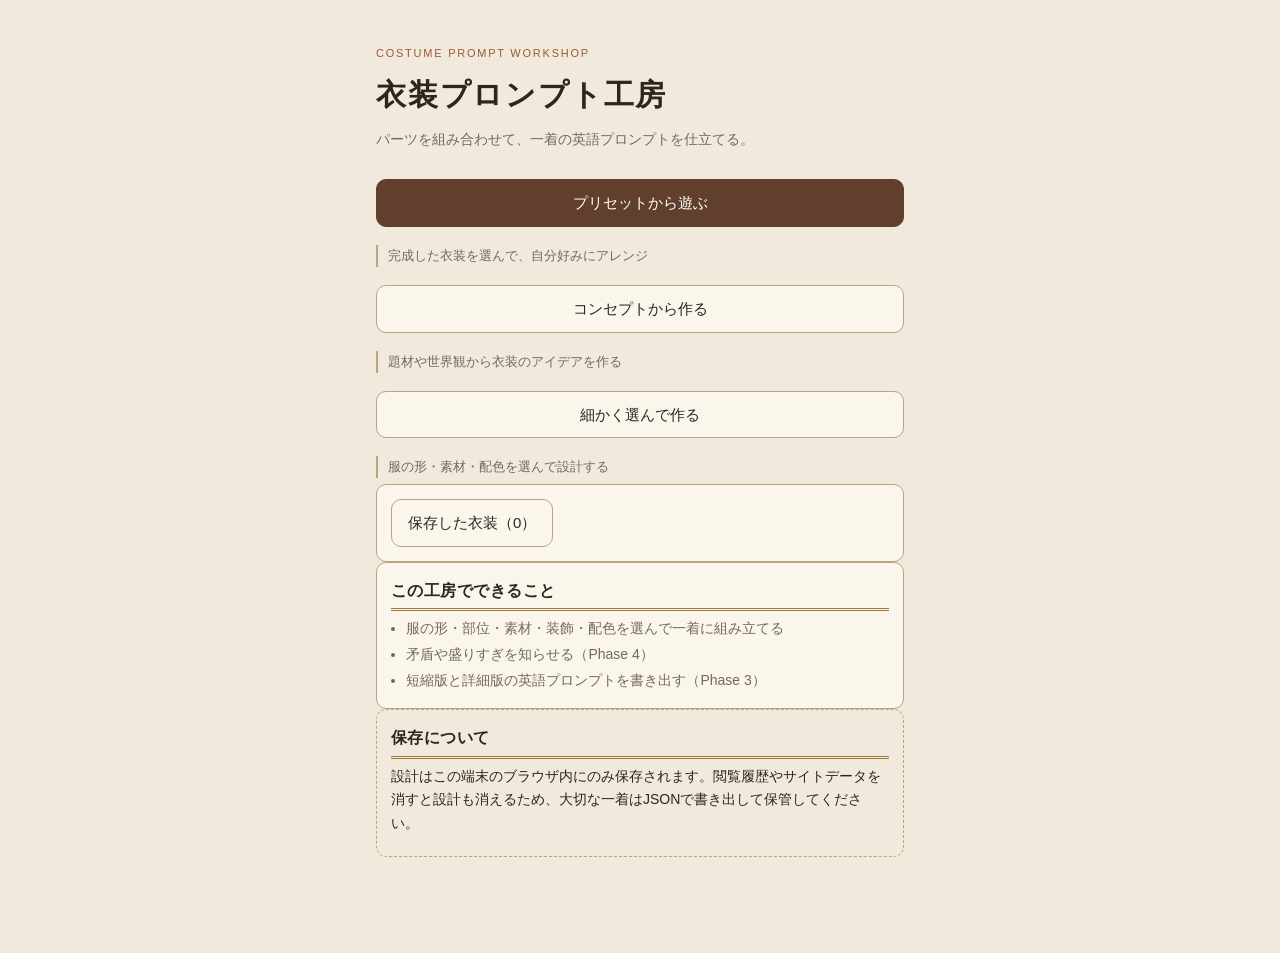
==== index.html @ b71d1ef4 "Add preset discovery and shared pose composition editor" ====
<!DOCTYPE html>
<html lang="ja">
<head>
<meta charset="utf-8">
<meta name="viewport" content="width=device-width, initial-scale=1, viewport-fit=cover">
<meta name="color-scheme" content="light">
<title>衣装プロンプト工房 | Costume Prompt Workshop</title>
<meta name="description" content="服の形・部位・素材・装飾・配色を選んで、一着の英語プロンプトを仕立てる設計台。">
<link rel="stylesheet" href="styles.css">
</head>
<body>
<a class="skip-link" href="#app">本文へ飛ぶ</a>

<main id="app" class="app"></main>

<div id="toast" class="toast" role="status" aria-live="polite"></div>

<noscript><p class="p" style="padding:16px">この工房はJavaScriptで動作します。ブラウザの設定で有効にしてから開き直してください。</p></noscript>

<!-- データ層（app.js より前に読む） -->
<script src="data/colors.js"></script>
<script src="data/concept.js"></script>
<script src="data/presentation.js"></script>
<script src="data/presentation-choices.js"></script>
<script src="data/garments.js"></script>
<script src="data/parts.js"></script>
<script src="data/materials.js"></script>
<script src="data/decorations.js"></script>
<script src="data/conditions.js"></script>
<script src="data/styling.js"></script>
<script src="data/motifs.js"></script>
<script src="data/attributes.js"></script>
<script src="data/presets.js"></script>
<script src="data/preset-catalog.js"></script>
<script src="data/preset-expansion.js"></script>
<script src="data/rules.js"></script>
<script src="data/concept-fashion.js"></script>
<script src="data/concept-fashion-mappings.js"></script>
<script src="data/concept-expansion.js"></script>
<script src="data/concept-inspired.js"></script>
<script src="data/concept-constraints.js"></script>

<!-- 本体 -->
<script src="app.js"></script>
<script src="generator.js"></script>
<script src="advisor.js"></script>
<script src="gacha.js"></script>
<script src="concept-fashion.js"></script>
<script src="concept-fashion-details.js"></script>
<script src="concept-design.js"></script>
<script src="concept-search.js"></script>
<script src="ui-complexity.js"></script>
<script src="presentation.js"></script>
<script src="preset-catalog.js"></script>
<script src="presentation-choices.js"></script>
<script src="concept-fashion-ui.js"></script>
</body>
</html>
---- styles.css ----
/* 衣装プロンプト工房 / styles.css
 * 方針（実機試行修正①）：スチームパンク風の衣装工房。
 * 明るい羊皮紙を基調に、革・真鍮・銅・緑青を要所へ。装飾過多にせず、
 * スマホでの可読性と操作性を最優先する。画像素材・外部フォントは使わない。
 * 見出しは明朝、本文はゴシック（従来どおり端末標準のみ）。
 * 変数名は従来のまま値だけ差し替え、既存ルールがそのまま新しい配色を受け取る。
 */

:root {
  --paper:        #F1EADC;  /* 羊皮紙 */
  --surface:      #FBF6EC;  /* 明るい生成り */
  --surface-2:    #E7DCC8;  /* 古紙 */
  --ink:          #2D251E;  /* 墨に近い濃茶 */
  --ink-2:        #4a3f3378;
  --muted:        #74685B;
  --line:         #B9A481;  /* 古金の枠線 */
  --accent:       #60402C;  /* 革（主ボタン・強調） */
  --accent-deep:  #493020;
  --accent-soft:  #EFE4CD;
  --wine:         #963F32;  /* 錆びた赤（警告・削除・未保存） */
  --brass:        #A47B3C;  /* 真鍮 */
  --copper:       #9A5935;  /* 銅（小さな文字の金属色はこちら） */
  --patina:       #426B67;  /* 緑青（選択中の印） */
  --radius:       10px;
  --tap:          44px;

  --serif: "Hiragino Mincho ProN", "Yu Mincho", "YuMincho", "Noto Serif JP", serif;
  --sans: -apple-system, BlinkMacSystemFont, "Hiragino Sans", "Yu Gothic", "Noto Sans JP", sans-serif;
}

* { box-sizing: border-box; }

html, body {
  margin: 0;
  padding: 0;
  background: var(--paper);
  color: var(--ink);
  font-family: var(--sans);
  font-size: 16px;
  line-height: 1.7;
  -webkit-text-size-adjust: 100%;
}

.app {
  max-width: 560px;
  margin: 0 auto;
  padding: 20px 16px calc(96px + env(safe-area-inset-bottom));
}

.skip-link {
  position: absolute; left: -9999px;
}
.skip-link:focus {
  left: 8px; top: 8px; z-index: 50;
  background: var(--surface); padding: 8px 12px; border-radius: 6px;
}

.visually-hidden {
  position: absolute; width: 1px; height: 1px; overflow: hidden;
  clip: rect(0 0 0 0); white-space: nowrap;
}

:focus-visible {
  outline: 2px solid var(--copper);
  outline-offset: 2px;
}

/* ---------- 見出し ---------- */
.hero { margin: 24px 0 28px; }
.hero-eyebrow {
  margin: 0 0 6px;
  font-size: 11px; letter-spacing: .16em; text-transform: uppercase;
  color: var(--copper);
}
.hero-title {
  margin: 0;
  font-family: var(--serif);
  font-size: 30px; font-weight: 600; letter-spacing: .06em;
}
.hero-sub {
  margin: 8px 0 0;
  color: var(--muted); font-size: 14px;
}
.page-title {
  margin: 12px 0 8px;
  font-family: var(--serif);
  font-size: 22px; font-weight: 600; letter-spacing: .04em;
}

/* ---------- 基本パーツ ---------- */
.stack { display: flex; flex-direction: column; gap: 12px; }
.row { display: flex; flex-wrap: wrap; gap: 8px; }

.p { margin: 6px 0; font-size: 14px; }
.p--lead { color: var(--muted); }
.p--sub { color: var(--muted); font-size: 13px; }
.p--meta { color: var(--muted); font-size: 12px; }
.p--note { color: var(--muted); font-size: 13px; padding-left: 10px; border-left: 2px solid var(--line); }
.p--warn { color: var(--wine); }

.list { margin: 6px 0 0; padding-left: 1.1em; font-size: 14px; color: var(--muted); }
.list li { margin: 2px 0; }

.card {
  background: var(--surface);
  border: 1px solid var(--line);
  border-radius: var(--radius);
  padding: 14px;
  text-decoration: none;
  color: inherit;
  display: block;
  width: 100%;
  text-align: left;
  font-family: inherit;
  font-size: inherit;
}
.card--quiet { background: transparent; border-style: dashed; }
.card--tap { cursor: pointer; min-height: var(--tap); }
.card--tap:active { background: var(--accent-soft); }
.card-title {
  margin: 0;
  font-family: var(--serif);
  font-size: 16px; font-weight: 600; letter-spacing: .03em;
}

.btn {
  display: inline-flex; align-items: center; justify-content: center;
  min-height: var(--tap); padding: 10px 16px;
  border: 1px solid var(--line); border-radius: var(--radius);
  background: var(--surface); color: var(--ink);
  font-family: inherit; font-size: 15px; text-decoration: none;
  cursor: pointer;
}
.btn:active { background: var(--surface-2); }
.btn--primary { background: var(--accent); border-color: var(--accent); color: #fff; }
.btn--primary:active { background: var(--accent-deep); }
.btn--danger { color: var(--wine); border-color: #DCBFB6; }
.btn--sm { min-height: var(--tap); padding: 6px 12px; font-size: 13px; }   /* 仕様書§5-6：タップ領域44px以上 */
.btn[disabled] { opacity: .6; color: var(--muted); cursor: default; }

/* ---------- 戻る導線（sticky） ----------
 * 行き先を明示した押せるボタン。長くスクロールした後でも画面上部に残る。
 * iPhone Safari のセーフエリアぶんだけ上に余白を足す。 */
.topnav {
  position: sticky; top: 0; z-index: 30;
  display: flex; align-items: center; justify-content: space-between; gap: 8px;
  margin: -20px -16px 10px; padding: calc(6px + env(safe-area-inset-top)) 16px 6px;
  background: rgba(241, 234, 220, .94);
  border-bottom: 1px solid var(--line);
  backdrop-filter: blur(6px);
}
.back-btn {
  display: inline-flex; align-items: center;
  min-height: var(--tap); padding: 6px 14px 6px 10px;
  border: 1px solid var(--line); border-radius: var(--radius);
  background: var(--surface); color: var(--ink);
  font-size: 13px; text-decoration: none;
}
.back-btn:active { background: var(--surface-2); }

/* 見出し：小さな真鍮の二重罫線。装飾はアクセントに留める。 */
.card-title { border-bottom: 3px double var(--brass); padding-bottom: 4px; }
.page-title { border-bottom: 3px double var(--brass); padding-bottom: 6px; }

/* ---------- チップ ---------- */
.chips { display: flex; flex-wrap: wrap; gap: 6px; margin: 4px 0 2px; }
.chip {
  min-height: var(--tap); padding: 6px 12px;   /* 仕様書§5-6：タップ領域44px以上 */
  border: 1px solid var(--line); border-radius: 999px;
  background: var(--surface); color: var(--ink);
  font-family: inherit; font-size: 13px; line-height: 1.4;
  cursor: pointer;
}
.chip.is-selected {
  background: var(--patina);
  border-color: var(--patina);
  color: #fff;
  font-weight: 600;
}
/* 色だけに依存しない：選択済みは記号でも示す */
.chip.is-selected::before { content: "✓ "; }
.chip-group-label {
  margin: 12px 0 2px;
  font-size: 11px; letter-spacing: .1em; color: var(--copper);
}

.switches { display: flex; flex-wrap: wrap; gap: 6px; }
.switch {
  display: inline-flex; align-items: center; gap: 6px;
  min-height: var(--tap); padding: 6px 12px;
  border: 1px solid var(--line); border-radius: var(--radius);
  background: var(--surface); color: var(--muted);
  font-family: inherit; font-size: 13px; cursor: pointer;
}
.switch-dot {
  width: 8px; height: 8px; border-radius: 50%;
  background: var(--line); flex: none;
}
.switch.is-on { border-color: var(--accent); color: var(--accent-deep); background: var(--accent-soft); font-weight: 600; }
.switch.is-on .switch-dot { background: var(--accent); }
.switch.is-on::after { content: "ON"; font-size: 10px; letter-spacing: .08em; }
.switch:not(.is-on)::after { content: "OFF"; font-size: 10px; letter-spacing: .08em; }

/* ---------- フィールド ---------- */
.field { padding: 14px 0; border-bottom: 1px solid var(--line); }
.field:last-child { border-bottom: none; }
.field-head { display: flex; align-items: center; gap: 8px; }
.field-label { font-family: var(--serif); font-size: 15px; font-weight: 600; letter-spacing: .04em; }
.field-sub { margin: 12px 0 2px; font-size: 12px; color: var(--muted); }
.field-note { margin: 4px 0 6px; font-size: 12px; color: var(--muted); }
.field-note--data { padding-left: 8px; border-left: 2px solid var(--accent-soft); }
.tag-optional {
  font-size: 10px; color: var(--muted);
  border: 1px solid var(--line); border-radius: 4px; padding: 0 4px;
}
.tag-phase {
  font-size: 10px; color: var(--copper); letter-spacing: .06em;
  border: 1px solid var(--line); border-radius: 4px; padding: 0 4px;
}

/* ---------- 設計台のヘッダ（仕立て札） ---------- */
.workshop-header {
  background: var(--surface);
  border: 1px solid var(--line);
  border-left: 3px solid var(--accent);
  border-radius: var(--radius);
  padding: 12px 14px;
  margin-bottom: 14px;
}
.wh-top { display: flex; align-items: center; justify-content: space-between; }
.badge {
  font-size: 11px; color: var(--muted);
  border: 1px solid var(--line); border-radius: 999px; padding: 1px 8px;
}
.badge--dirty { color: var(--wine); border-color: #DCBFB6; background: #F6E9E4; }
.name-input {
  width: 100%; min-height: var(--tap);
  border: none; border-bottom: 1px solid var(--line);
  background: transparent; color: var(--ink);
  font-family: var(--serif); font-size: 19px; letter-spacing: .04em;
  padding: 4px 0;
}
.name-input:focus { outline: none; border-bottom-color: var(--accent); }
.wh-conds { margin: 8px 0 0; font-size: 13px; color: var(--muted); }
.wh-conds--empty { color: var(--ink-2); }

.swatch-row { display: flex; gap: 2px; margin: 10px 0 0; height: 10px; border-radius: 999px; overflow: hidden; }
.swatch-row--sm { height: 8px; margin: 8px 0; }
.swatch { flex: 1 1 auto; border: 1px solid rgba(45,37,30,.25); }

.progress { display: flex; align-items: center; gap: 8px; margin: 12px 0; }
.progress-bar {
  flex: 1; height: 4px; border-radius: 999px;
  background: var(--surface-2); overflow: hidden;
}
.progress-fill { display: block; height: 100%; background: var(--accent); transition: width .25s ease; }
.progress-label { font-size: 11px; color: var(--muted); white-space: nowrap; }

/* ---------- アコーディオン ---------- */
.accordion { display: flex; flex-direction: column; gap: 8px; }
.acc-item { background: var(--surface); border: 1px solid var(--line); border-radius: var(--radius); overflow: hidden; }
.acc-head {
  display: flex; align-items: center; gap: 8px;
  width: 100%; min-height: var(--tap); padding: 12px 14px;
  background: transparent; border: none; cursor: pointer;
  font-family: inherit; text-align: left;
}
.acc-title { flex: 1; font-family: var(--serif); font-size: 15px; font-weight: 600; letter-spacing: .04em; }
.acc-mark {
  width: 9px; height: 9px; flex: none;
  border-right: 1.5px solid var(--muted); border-bottom: 1.5px solid var(--muted);
  transform: rotate(45deg); transition: transform .2s ease;
}
.acc-head[aria-expanded="true"] .acc-mark { transform: rotate(-135deg); }
.acc-panel { padding: 0 14px 14px; }

/* ---------- 下部固定バー ---------- */
.bottombar {
  position: fixed; left: 0; right: 0; bottom: 0; z-index: 20;
  display: flex; gap: 8px;
  max-width: 560px; margin: 0 auto;
  padding: 8px 16px calc(8px + env(safe-area-inset-bottom));
  background: rgba(241, 234, 220, .94);
  border-top: 1px solid var(--line);
  backdrop-filter: blur(6px);
}
.bb-btn {
  flex: 1;
  display: inline-flex; align-items: center; justify-content: center;
  min-height: var(--tap); padding: 8px;
  border: 1px solid var(--line); border-radius: var(--radius);
  background: var(--surface); color: var(--ink);
  font-family: inherit; font-size: 13px; text-decoration: none; cursor: pointer;
}
.bb-btn--primary { background: var(--accent); border-color: var(--accent); color: #fff; }
.bb-btn[disabled] { opacity: .4; cursor: default; }

/* ---------- 出力 ---------- */
.tabs { display: flex; gap: 6px; margin: 10px 0; }
.tab {
  flex: 1; min-height: 40px;
  border: 1px solid var(--line); border-radius: var(--radius);
  background: var(--surface); color: var(--muted);
  font-family: inherit; font-size: 13px; cursor: pointer;
}
.tab.is-active { background: var(--accent-soft); border-color: var(--accent); color: var(--accent-deep); font-weight: 600; }
.tab[disabled] { opacity: .4; cursor: default; }

.struct { margin: 0; font-size: 14px; }
.struct dt {
  font-size: 11px; letter-spacing: .08em; color: var(--copper);
  margin-top: 10px;
}
.struct dt:first-child { margin-top: 0; }
.struct dd { margin: 2px 0 0; }

/* ---------- トースト ---------- */
.toast {
  position: fixed; left: 50%; bottom: calc(72px + env(safe-area-inset-bottom));
  transform: translate(-50%, 8px);
  max-width: 88%; z-index: 40;
  padding: 10px 16px; border-radius: 999px;
  background: var(--ink); color: #fff; font-size: 13px;
  opacity: 0; pointer-events: none;
  transition: opacity .2s ease, transform .2s ease;
}
.toast.is-visible { opacity: 1; transform: translate(-50%, 0); }

/* ---------- Phase 2：複合スロット（手袋） ---------- */
.composite {
  border-left: 2px solid var(--accent-soft);
  padding-left: 10px;
  margin-top: 4px;
}
.field-note--over { color: var(--wine); }

/* ---------- Phase 2：重ね着の層 ---------- */
.layer-line {
  display: flex; flex-wrap: wrap; align-items: center; gap: 8px;
  padding: 4px 0;
}
.layer-name {
  font-size: 13px; color: var(--muted);
  min-width: 8em;
}
.chips--tight { gap: 4px; }
.chip--sm { min-height: 34px; padding: 4px 10px; font-size: 12px; }

@media (max-width: 560px) {
  .chip--sm { min-height: var(--tap); }
}

/* ---------- Phase 2：装飾 ---------- */
.deco-item {
  border: 1px solid var(--line); border-radius: var(--radius);
  background: var(--paper);
  padding: 10px 12px; margin: 8px 0;
}
.deco-head {
  display: flex; align-items: center; justify-content: space-between; gap: 8px;
}
.deco-index {
  font-family: var(--serif); font-size: 13px; letter-spacing: .06em; color: var(--copper);
}

/* ---------- Phase 2：配色 ---------- */
.palette-preview { margin: 4px 0 12px; }
.swatch-row--tall { height: 16px; }

.color-role {
  padding: 10px 0; border-bottom: 1px solid var(--line);
}
.color-role:last-child { border-bottom: none; }
.color-role-head { display: flex; align-items: center; gap: 8px; }
.color-role-name {
  font-family: var(--serif); font-size: 14px; font-weight: 600; letter-spacing: .04em;
  flex: none; min-width: 4.5em;
}
.color-current { flex: 1; font-size: 12px; color: var(--muted); }
.swatch--dot {
  width: 18px; height: 18px; border-radius: 50%; flex: none;
  border: 1px solid rgba(0,0,0,.12);
}
.swatch--empty {
  background: repeating-linear-gradient(45deg, var(--surface-2), var(--surface-2) 3px, var(--surface) 3px, var(--surface) 6px);
}
.link-btn {
  border: none; background: none; padding: 6px 0;
  color: var(--muted); font-family: inherit; font-size: 12px;
  text-decoration: underline; cursor: pointer;
  min-height: 32px;
}

.picker {
  margin-top: 8px; padding: 10px;
  background: var(--paper); border: 1px solid var(--line); border-radius: var(--radius);
}
.color-grid {
  display: grid; grid-template-columns: repeat(auto-fill, minmax(88px, 1fr));
  gap: 6px; margin-top: 6px;
}
.color-cell {
  display: flex; flex-direction: column; align-items: stretch; gap: 2px;
  min-height: var(--tap); padding: 6px;
  border: 1px solid var(--line); border-radius: 8px;
  background: var(--surface); color: var(--ink);
  font-family: inherit; text-align: left; cursor: pointer;
}
.color-cell.is-selected { border-color: var(--accent); background: var(--accent-soft); }
.color-cell.is-selected .color-cell-ja { font-weight: 600; color: var(--accent-deep); }
.color-cell.is-selected .color-cell-ja::before { content: "✓ "; }
.color-cell-chip {
  height: 22px; border-radius: 4px;
  border: 1px solid rgba(0,0,0,.1);
}
.color-cell-ja { font-size: 12px; line-height: 1.3; }
.color-cell-en { font-size: 10px; color: var(--muted); line-height: 1.3; }

@media (prefers-reduced-motion: reduce) {
  * { transition: none !important; }
}

/* ---------- Phase 3：出力 ---------- */
.prompt-text {
  margin: 0;
  font-family: ui-monospace, SFMono-Regular, Menlo, monospace;
  font-size: 13px; line-height: 1.75;
  word-break: break-word;
  -webkit-user-select: text; user-select: text;
}
.opt-line { padding: 8px 0; border-bottom: 1px solid var(--line); }
.opt-line:last-child { border-bottom: none; }
.opt-line .field-note { margin: 4px 0 0; }

/* ============================================================
   Phase 4：警告・補助候補・部分ガチャ
   ============================================================ */
.workshop-links { padding: 0 1rem 0.5rem; }
.link-btn {
  display: inline-block; font-size: 0.86rem; color: var(--accent);
  text-decoration: none; border-bottom: 1px solid currentColor; padding-bottom: 1px;
}
.bb-btn--warn { color: var(--accent); }
.bb-btn--alert { color: var(--wine); font-weight: 600; }

.page-head { padding: 0.75rem 1rem 0.25rem; }
.page-title { font-family: var(--serif); font-size: 1.15rem; margin: 0 0 0.35rem; }
.sub-head {
  font-family: var(--serif); font-size: 0.95rem; margin: 1rem 0 0.4rem;
  padding: 0 1rem;
}

.check-counts { display: flex; gap: 0.4rem; flex-wrap: wrap; }
.count {
  font-size: 0.75rem; padding: 0.15rem 0.5rem; border-radius: 999px;
  border: 1px solid var(--line); background: var(--surface);
}
.count--hard { border-color: var(--wine); color: var(--wine); }
.count--warning { border-color: var(--accent); color: var(--accent); }
.count--info { color: var(--muted); }
.count--muted { color: var(--muted); }

.check-body { padding: 0.5rem 1rem 5rem; }
.issue-card {
  border: 1px solid var(--line); border-left-width: 3px; border-radius: 8px;
  background: var(--surface); padding: 0.7rem 0.8rem; margin-bottom: 0.6rem;
}
.issue-card--hard { border-left-color: var(--wine); }
.issue-card--warning { border-left-color: var(--accent); }
.issue-card--info { border-left-color: var(--line); }
.issue-card.is-ignored { opacity: 0.55; }
.issue-head { display: flex; gap: 0.4rem; align-items: center; margin-bottom: 0.3rem; }
.issue-sev {
  font-size: 0.7rem; padding: 0.1rem 0.4rem; border-radius: 3px;
  background: var(--surface-2); color: var(--muted);
}
.issue-sev--hard { background: var(--wine); color: #fff; }
.issue-sev--warning { background: var(--accent); color: #fff; }
.issue-cat { font-size: 0.72rem; color: var(--muted); }
.issue-title { font-family: var(--serif); font-size: 0.98rem; margin: 0 0 0.3rem; }
.issue-paths { font-size: 0.76rem; color: var(--muted); margin: 0.2rem 0; }
.issue-actions { display: flex; flex-wrap: wrap; gap: 0.35rem; margin-top: 0.5rem; }

.mode-switch { display: flex; gap: 0.35rem; padding: 0 1rem 0.5rem; }
.cand-list { padding: 0.25rem 1rem 5rem; }
.cand-card {
  border: 1px solid var(--line); border-radius: 8px; background: var(--surface);
  padding: 0.7rem 0.8rem; margin-bottom: 0.6rem;
}
.cand-head { display: flex; gap: 0.4rem; align-items: center; margin-bottom: 0.25rem; }
.cand-kind {
  font-size: 0.7rem; padding: 0.1rem 0.4rem; border-radius: 3px;
  background: var(--surface-2); color: var(--muted);
}
.cand-kind--resolve { background: var(--accent); color: #fff; }
.cand-kind--surprise { border: 1px dashed var(--accent); color: var(--accent); }
.cand-target { font-size: 0.72rem; color: var(--muted); }
.cand-title { font-family: var(--serif); font-size: 1rem; margin: 0 0 0.15rem; }
.cand-en { font-size: 0.8rem; color: var(--muted); font-style: italic; margin: 0 0 0.3rem; }

.chip--action { border-color: var(--accent); color: var(--accent); }
.chip--muted { color: var(--muted); }

.diff { margin: 0.4rem 0; }
.diff-row {
  display: grid; grid-template-columns: 5.5rem 1fr auto 1fr;
  gap: 0.3rem; align-items: baseline;
  font-size: 0.8rem; padding: 0.18rem 0; border-bottom: 1px dotted var(--line);
}
.diff-label { color: var(--muted); font-size: 0.74rem; }
.diff-from { color: var(--muted); text-decoration: line-through; }
.diff-arrow { color: var(--muted); }
.diff-to { color: var(--ink); font-weight: 600; }
.row-actions { display: flex; gap: 0.5rem; padding: 0.75rem 1rem; }
.btn--small { font-size: 0.8rem; padding: 0.35rem 0.8rem; }

/* ---------- 特殊パーツ・演出（Phase 5A） ---------- */
/* 翼・角・光輪・尾は、開いた1つだけ詳細を出す。カードで畳んでおく。 */
.sp-item {
  border: 1px solid var(--line);
  border-radius: var(--radius);
  margin-bottom: .5rem;
  background: var(--surface);
  overflow: hidden;
}
.sp-item.is-set { border-color: var(--accent); }

.sp-head {
  display: flex;
  align-items: center;
  gap: .5rem;
  width: 100%;
  min-height: var(--tap);            /* 片手で押せる大きさを保つ */
  padding: .6rem .75rem;
  background: none;
  border: 0;
  text-align: left;
  font: inherit;
  color: inherit;
  cursor: pointer;
}
.sp-head:hover { background: var(--surface-2); }
.sp-name { font-weight: 600; flex: 0 0 auto; }
.sp-summary {
  flex: 1 1 auto;
  font-size: .85rem;
  color: var(--accent);
  overflow: hidden;
  text-overflow: ellipsis;
  white-space: nowrap;
}
.sp-summary.is-empty { color: var(--muted); }
.sp-head[aria-expanded="true"] .acc-mark { transform: rotate(180deg); }

.sp-body {
  padding: .25rem .75rem .75rem;
  border-top: 1px solid var(--line);
}
.sp-body[hidden] { display: none; }
.sp-body .field-sub { margin-top: .6rem; }
.sp-body .btn { margin-top: .75rem; }

/* 出力設定の都合で英語に出ないときの注意（拘束チェーン） */
.field-note--warn {
  color: var(--wine);
  background: var(--accent-soft);
  border-radius: var(--radius);
  padding: .4rem .5rem;
}
/* Phase 5C: one level of headings; every option remains a wrapping tap target. */
.option-group { margin: 12px 0 6px; font-size: 13px; font-weight: 700; }
.field, .field-body, .chips { min-width: 0; max-width: 100%; }
.chip { min-width: 44px; min-height: 44px; max-width: 100%; white-space: normal; overflow-wrap: anywhere; }
/* Phase 5D: compact wizard; existing screen safe-area spacing remains in use. */
.concept-wizard, .cf-candidate { min-width:0; overflow-wrap:anywhere; }
.cf-steps { display:grid; grid-template-columns:repeat(2,minmax(0,1fr)); gap:8px; margin:16px 0; }
.cf-steps .btn[aria-current="step"] { border:2px solid var(--accent); }
.cf-select { display:block; width:100%; min-width:0; max-width:100%; min-height:44px; padding:10px; font:inherit; border:1px solid var(--line); border-radius:8px; background:var(--paper,#fff); color:inherit; }
.cf-actions { display:flex; flex-wrap:wrap; gap:8px; margin:16px 0; }
.concept-wizard fieldset { border:0; padding:0; margin:0; }
.cf-candidate summary, .presentation-panel summary { min-height:44px; padding:10px 0; cursor:pointer; }
.cf-candidate .btn { width:100%; margin-top:10px; }

.presentation-panel > label { display:block; margin-top:12px; }
.presentation-panel > .btn { display:block; margin-top:12px; }

/* Shared progressive-disclosure controls. */
.ui-level-switch { display:flex; flex-wrap:wrap; gap:8px; border:0; padding:12px 0; margin:0; min-width:0; }
.ui-level-switch legend { font-weight:600; }
.ui-level-switch .btn { flex:1; min-width:120px; min-height:44px; }
.ui-hidden-summary:not(:empty) { border-left:3px solid var(--accent); padding:10px 14px; margin:12px 0; background:var(--paper); overflow-wrap:anywhere; }
.cf-search-scope { display:flex; align-items:center; gap:8px; min-height:44px; }
.cf-search-scope input { width:24px; height:24px; }
#cf-search-results:empty { display:none; }
/* Preset and pose discovery: mobile-first, readable cards and visible focus. */
.discovery { display:flex; flex-direction:column; gap:14px; }
.discovery-grid { display:grid; grid-template-columns:repeat(auto-fit,minmax(min(100%,260px),1fr)); gap:12px; }
.discovery-grid > * { min-width:0; text-align:left; overflow-wrap:anywhere; }
.discovery .btn, .discovery select, .discovery input, .discovery .back-btn { min-height:44px; max-width:100%; }
.discovery .card { white-space:normal; }
.discovery .is-selected { outline:2px solid var(--accent,#765442); outline-offset:-2px; }
.discovery button:disabled { opacity:.65; cursor:not-allowed; }
.discovery :focus-visible { outline:3px solid #2768ad; outline-offset:3px; }
.discovery-swatches { display:flex; flex-wrap:wrap; align-items:center; gap:6px; font-size:12px; }
.discovery-swatch { display:inline-block; width:20px; height:20px; flex-shrink:0; border:1px solid #999; border-radius:50%; }
.discovery .prompt-text { overflow-wrap:anywhere; }
.discovery .tabs { flex-wrap:wrap; }
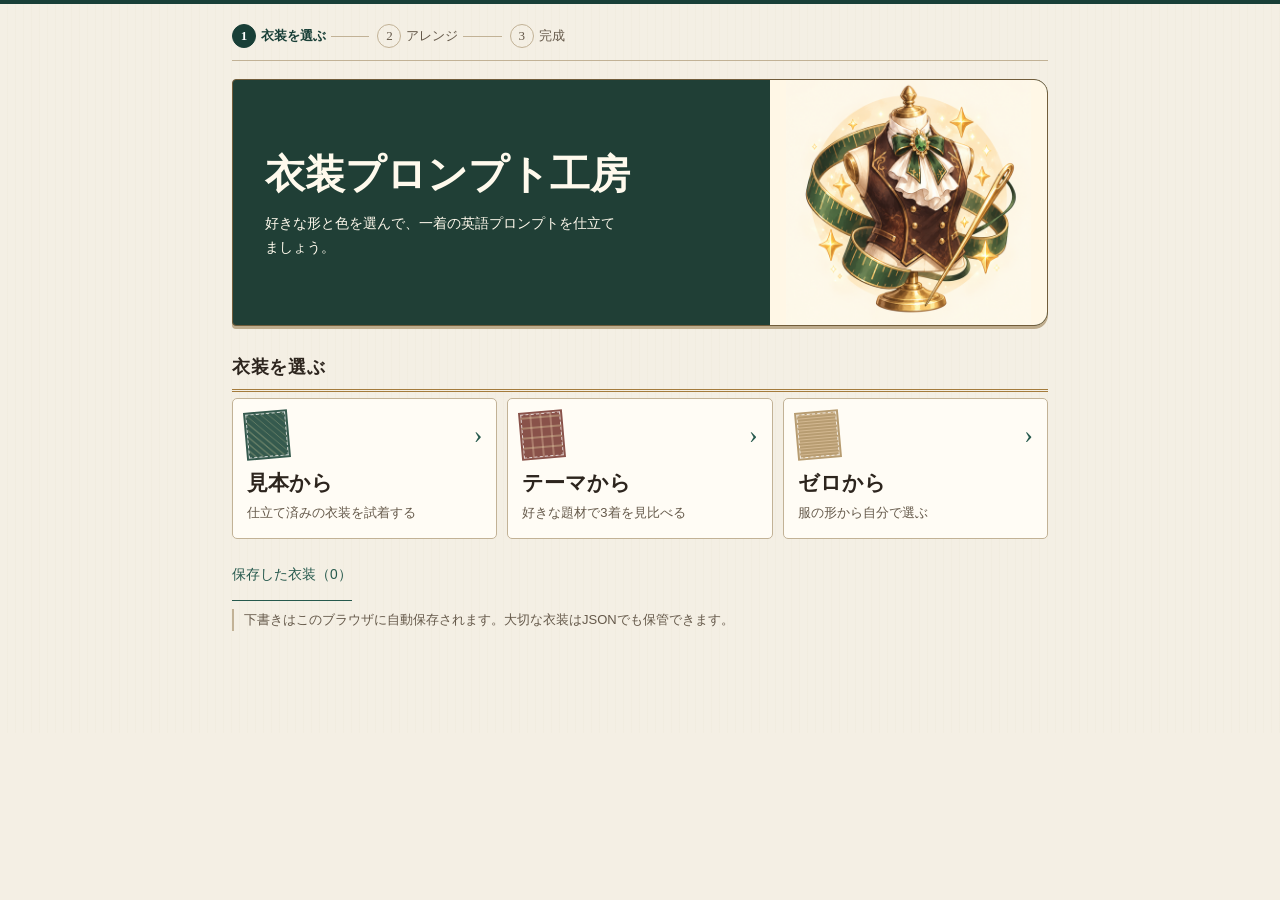
==== commit 9f6aa513: "衣装制作を「選ぶ・アレンジ・完成」の3ステップに再設計" ====
--- a/index.html
+++ b/index.html
@@ -4,6 +4,10 @@
 <meta charset="utf-8">
 <meta name="viewport" content="width=device-width, initial-scale=1, viewport-fit=cover">
 <meta name="color-scheme" content="light">
+<link rel="icon" href="./icons/favicon-32.png" type="image/png" sizes="32x32">
+<link rel="icon" href="./icons/icon-192.png" type="image/png" sizes="192x192">
+<link rel="apple-touch-icon" href="./icons/apple-touch-icon.png">
+<link rel="manifest" href="./manifest.webmanifest">
 <title>衣装プロンプト工房 | Costume Prompt Workshop</title>
 <meta name="description" content="服の形・部位・素材・装飾・配色を選んで、一着の英語プロンプトを仕立てる設計台。">
 <link rel="stylesheet" href="styles.css">
@@ -33,7 +37,11 @@
 <script src="data/presets.js"></script>
 <script src="data/preset-catalog.js"></script>
 <script src="data/preset-expansion.js"></script>
+<script src="data/costume-expansion.js"></script>
+<script src="data/preset-recipes.js"></script>
+<script src="data/preset-themes.js"></script>
 <script src="data/rules.js"></script>
+<script src="data/costume-rules.js"></script>
 <script src="data/concept-fashion.js"></script>
 <script src="data/concept-fashion-mappings.js"></script>
 <script src="data/concept-expansion.js"></script>
@@ -42,8 +50,10 @@
 
 <!-- 本体 -->
 <script src="app.js"></script>
+<script src="atelier-ui.js"></script>
 <script src="generator.js"></script>
 <script src="advisor.js"></script>
+<script src="costume-checks.js"></script>
 <script src="gacha.js"></script>
 <script src="concept-fashion.js"></script>
 <script src="concept-fashion-details.js"></script>
--- a/styles.css
+++ b/styles.css
@@ -303,6 +303,9 @@
   background: var(--surface); color: var(--muted);
   font-family: inherit; font-size: 13px; cursor: pointer;
 }
+.output-tabs { flex-wrap: wrap; }
+.output-tabs .tab { flex: 1 1 8em; min-height: 44px; }
+pre.prompt-text { white-space: pre-wrap; overflow-wrap: anywhere; }
 .tab.is-active { background: var(--accent-soft); border-color: var(--accent); color: var(--accent-deep); font-weight: 600; }
 .tab[disabled] { opacity: .4; cursor: default; }
 
@@ -605,3 +608,123 @@
 .discovery-swatch { display:inline-block; width:20px; height:20px; flex-shrink:0; border:1px solid #999; border-radius:50%; }
 .discovery .prompt-text { overflow-wrap:anywhere; }
 .discovery .tabs { flex-wrap:wrap; }
+
+/* ---------- 衣装拡張 Phase 1：細項目の折りたたみ ----------
+ * 大セクションの内側で、各項目を「見出し＋状態＋要約」に畳む。
+ * 状態は色だけに頼らず、文字（設定済み／未設定／必須・未設定／休止中）でも示す。 */
+.acc-headline { flex: 1; min-width: 0; display: flex; flex-direction: column; }
+.acc-headline .acc-title { flex: none; }
+.acc-summary { font-size: 12px; color: var(--accent); overflow: hidden; text-overflow: ellipsis; white-space: nowrap; }
+.acc-summary.is-empty { color: var(--muted); }
+.field--fold { padding: 0; }
+.fold-head {
+  display: flex; flex-direction: column; align-items: stretch; gap: 2px;
+  width: 100%; min-height: var(--tap); padding: 10px 2px;
+  background: transparent; border: 0; text-align: left; font: inherit; color: inherit; cursor: pointer;
+}
+.fold-head:focus-visible { outline: 2px solid var(--patina); outline-offset: 2px; border-radius: 6px; }
+.fold-line { display: flex; align-items: center; gap: 8px; min-width: 0; }
+.fold-line .field-label { flex: 0 1 auto; min-width: 0; }
+.fold-state {
+  margin-left: auto; flex: none; font-size: 11px; color: var(--muted);
+  border: 1px solid var(--line); border-radius: 999px; padding: 0 8px; white-space: nowrap;
+}
+.fold-head .acc-mark { margin-left: 4px; }
+.fold-head[aria-expanded="true"] .acc-mark { transform: rotate(-135deg); }
+.fold-summary { font-size: 13px; color: var(--muted); overflow: hidden; text-overflow: ellipsis; white-space: nowrap; }
+.field--fold.is-filled .fold-summary { color: var(--accent); font-weight: 600; }
+.field--fold.is-filled .fold-state { color: var(--patina); border-color: var(--patina); }
+.field--fold.is-filled .fold-state::before { content: "✓ "; }
+.field--fold.is-required .fold-state { color: var(--wine); border-color: #DCBFB6; background: #F6E9E4; }
+.field--fold.is-recommended .fold-state { color: var(--copper); }
+.fold-body { padding: 0 0 12px; }
+.fold-body[hidden] { display: none; }
+.fold-clear:empty { display: none; }
+.fold-clear .link-btn { min-height: var(--tap); }
+.dormant-note { padding: 10px 0; }
+.dormant-note [hidden] { display: none; }
+.dormant-note .link-btn { min-height: var(--tap); }
+
+/* The workshop book: a cloth cover, paper pages and brass-edged samples. */
+:root {
+  --paper: #f4efe4; --surface: #fffcf5; --muted: #65594a;
+  --accent: #26594d; --accent-deep: #193f37; --accent-soft: #e5eee6;
+  --ink-2: #665d51; --line: #c2b296;
+}
+html { scroll-padding-block: 64px 86px; }
+body {
+  background: repeating-linear-gradient(90deg, transparent 0 7px, #aa895708 7px 8px),var(--paper);
+  border-top: 4px solid var(--accent-deep);
+}
+.app { max-width: 880px; padding-inline: clamp(14px,4vw,32px); }
+.steps {
+  display: flex; list-style: none; align-items: center; gap: 8px; margin: 0 0 18px;
+  padding: 0 0 12px; border-bottom: 1px solid var(--line);
+}
+.steps li { display: flex; align-items: center; gap: 5px; font-size: 13px; color: var(--muted); }
+.steps li:not(:last-child)::after { content: ''; width: clamp(8px,3vw,44px); border-bottom: 1px solid var(--line); }
+.steps span { border: 1px solid var(--line); border-radius: 50%; width: 24px; text-align: center; line-height: 22px; font-family: Georgia,serif; }
+.steps [aria-current] { color: var(--accent-deep); font-weight: bold; }
+.steps [aria-current] span { background: var(--accent-deep); border-color: var(--accent-deep); color: white; }
+.atelier-cover {
+  display: flex; flex-direction: row-reverse; align-items: center; justify-content: space-between;
+  overflow: hidden; background: #203f36; color: #fffaed; border: 1px solid #715d3b;
+  border-radius: 4px 14px 14px 4px; box-shadow: 0 3px 0 #beac8d;
+}
+.atelier-cover img { width: 34%; height: auto; align-self: stretch; object-fit: cover; }
+.atelier-cover > div { padding: clamp(14px,3vw,32px); }
+.atelier-cover h1 { font: bold clamp(22px,4.3vw,40px)/1.45 var(--serif); margin: 0; text-wrap: balance; }
+.atelier-cover p { font-size: 14px; line-height: 1.65; max-width: 25em; margin: 8px 0 0; }
+.atelier-home .page-title { margin-top: 26px; }
+.entry-cards { display: grid; gap: 10px; }
+.entry-card { display: flex; align-items: center; gap: 16px; border: 1px solid var(--line); border-radius: 5px;
+  background: var(--surface); padding: 14px; text-align: left; font: inherit; color: var(--ink); text-decoration: none; cursor: pointer; }
+.entry-card:hover { border-color: var(--accent); background: #fffdf9; }
+.entry-card strong { display: block; font: bold 21px var(--serif); }
+.entry-card small { display: block; font-size: 13px; color: var(--muted); margin-top: 5px; }
+.entry-arrow { margin-left: auto; font: 26px Georgia,serif; color: var(--accent); }
+.textile { flex: none; width: 40px; height: 44px; border: 1px dashed #fffc; outline: 2px solid var(--cloth);
+  transform: rotate(-5deg); background-color: var(--cloth); }
+.textile-0 { --cloth: #355a4e; background-image: repeating-linear-gradient(45deg,transparent 0 4px,#e4dba445 4px 5px); }
+.textile-1 { --cloth: #89524a; background-image: repeating-linear-gradient(90deg,transparent 0 8px,#e7c6a75c 8px 10px),repeating-linear-gradient(0deg,transparent 0 8px,#d9c79b66 8px 10px); }
+.textile-2 { --cloth: #b79c71; background-image: repeating-linear-gradient(0deg,transparent 0 2px,#e5caa699 2px 3px); }
+.home-library { display:flex; align-items:center; flex-wrap:wrap; gap:12px; margin:18px 0 8px; }
+.quick-fields { background: var(--surface); border-block: 2px solid #a88d65; padding: 16px;
+  display:grid; gap:12px; grid-template-columns: repeat(2,minmax(0,1fr)); }
+.quick-label { font-size:14px; font-weight:bold; }
+.quick-label select { margin-top:4px; background: #fffdf7; font-weight: normal; font-size:16px; }
+.quick-label:nth-child(5) { grid-column: 1 / -1; }
+.bottombar { max-width:880px; }
+.bottombar .bb-btn--primary { flex:2; font-weight: bold; }
+.topnav { position:static; margin:0 0 10px; padding-inline:0; background:transparent; }
+#output-host { display:grid; gap:12px; min-width:0; }
+#output-host > .card { margin:0; min-width:0; }
+#output-host .prompt-text { overflow-wrap:anywhere; line-height:1.65; }
+#output-host .output-tabs { margin:0; display:grid; grid-template-columns:repeat(4,minmax(0,1fr)); }
+.output-options summary,.catalog-filters summary { cursor:pointer; min-height:44px; padding:9px 0; font-weight:bold; }
+.catalog-filters { margin:0; }
+.catalog-filters select { margin:4px 0 12px; }
+.ui-level-switch legend { font-size:14px; }
+.ui-hidden-summary p { margin:4px 0; }
+.btn,.link-btn,.tab,summary { min-height:44px; }
+@media(min-width:700px){
+  .entry-cards { grid-template-columns:repeat(3,minmax(0,1fr)); }
+  .entry-card { flex-wrap:wrap; gap:12px; }
+  .entry-card > span:nth-child(2) { order:3; width:100%; }
+  .atelier-cover img { max-height:245px; object-fit:contain; background:#fff7e6; }
+  .quick-fields { grid-template-columns:repeat(3,minmax(0,1fr)); }
+  .quick-label:nth-child(5) { grid-column:auto; }
+}
+#outfit-sample { border-left: 4px solid #b59157; background:#e9e4d5; padding: 9px 14px; margin-bottom:12px; }
+#outfit-sample > strong { font: bold 17px var(--serif); }
+#outfit-sample small { display:block; color:var(--wine); }
+.sample-colors { display:flex; gap:12px; flex-wrap:wrap; font-size:13px; }
+.sample-colors span { display:inline-flex; align-items:center; gap:4px; }
+.sample-colors i { width:14px; height:14px; border-radius:50%; border:1px solid #7e7363; }
+.theme-next { position:fixed; bottom:0; left:0; right:0; max-width:880px; margin:0 auto; padding:8px 16px calc(8px + env(safe-area-inset-bottom)); z-index:20; background:var(--paper); border-top:1px solid var(--line); }
+.theme-next button { flex:1; }
+.theme-random { border-top:1px dashed var(--line); padding-top:12px; }
+.theme-random button { margin-top:6px; }
+#output-host .prompt-text { font-size:16px; }
+.atelier-cover p { text-wrap:pretty; }
+.sample-theme { display:block; font-size:14px; }
